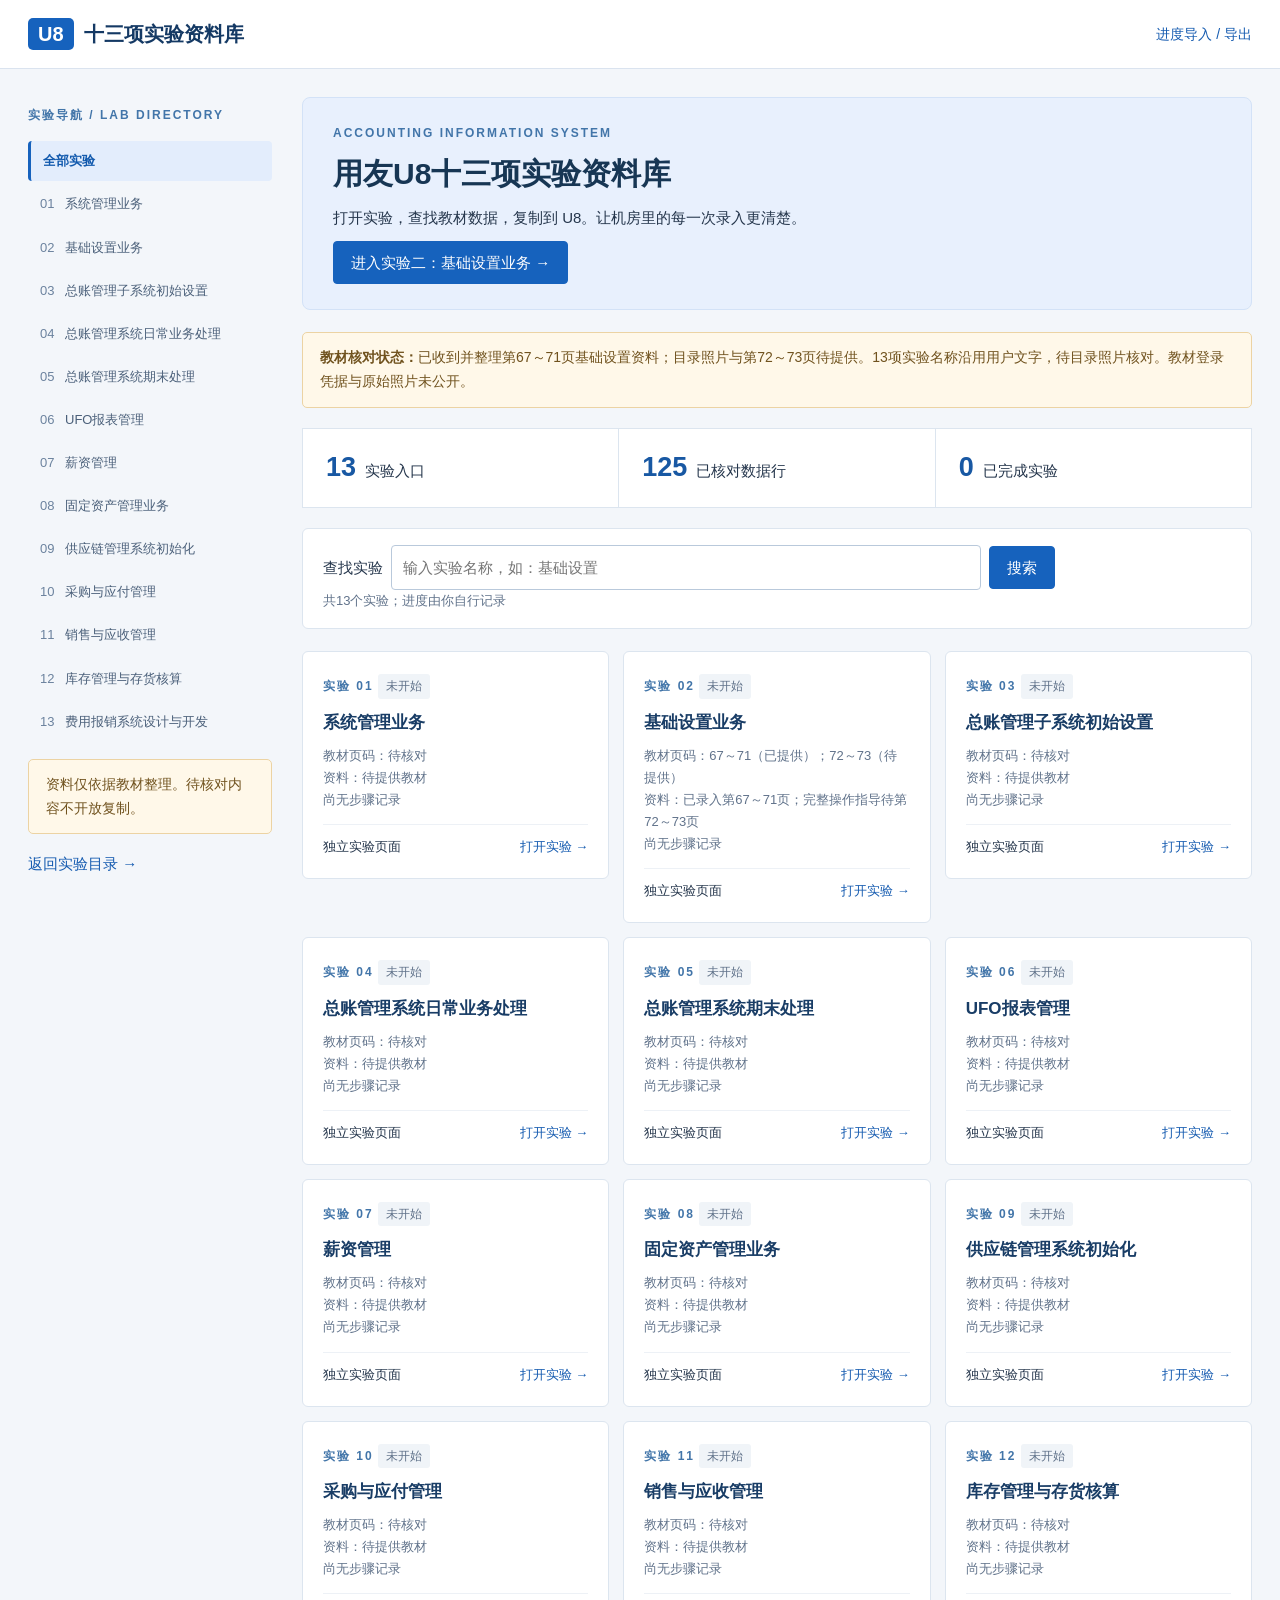
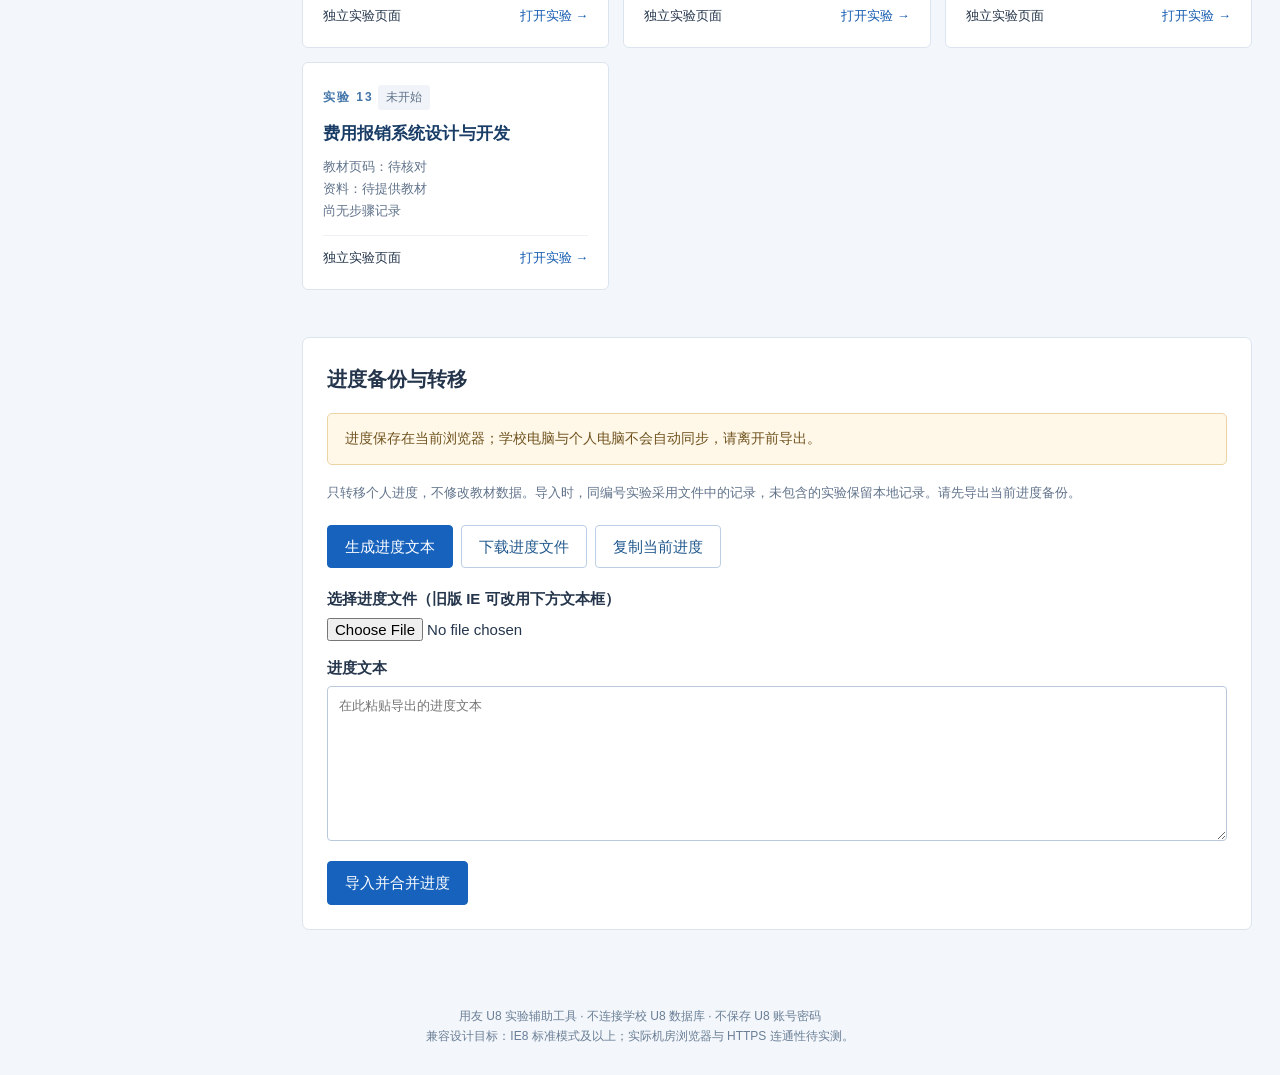
==== index.html @ e87e092f "Build IE-compatible U8 lab library with textbook pages 67-71" ====
<!DOCTYPE html>
<html lang="zh-CN"><head><meta charset="utf-8"><meta http-equiv="X-UA-Compatible" content="IE=edge"><meta name="viewport" content="width=device-width, initial-scale=1"><meta name="description" content="用友U8十三项实验资料库，教材数据查询、字段复制与进度备份。"><title>实验目录 · 用友U8十三项实验资料库</title><link rel="stylesheet" href="assets/style.css"></head>
<body data-lab=""><div class="top"><a class="brand" href="index.html"><span class="brand-mark">U8</span>十三项实验资料库</a><a class="top-link" href="#transfer">进度导入 / 导出</a><div class="clear"></div></div>
<div class="shell"><div class="sidebar"><p class="eyebrow">实验导航 / LAB DIRECTORY</p><ul class="nav"><li><a href="index.html" class="active">全部实验</a></li><li><a href="labs/01.html"><span class="nav-num">01</span>系统管理业务</a></li><li><a href="labs/02.html"><span class="nav-num">02</span>基础设置业务</a></li><li><a href="labs/03.html"><span class="nav-num">03</span>总账管理子系统初始设置</a></li><li><a href="labs/04.html"><span class="nav-num">04</span>总账管理系统日常业务处理</a></li><li><a href="labs/05.html"><span class="nav-num">05</span>总账管理系统期末处理</a></li><li><a href="labs/06.html"><span class="nav-num">06</span>UFO报表管理</a></li><li><a href="labs/07.html"><span class="nav-num">07</span>薪资管理</a></li><li><a href="labs/08.html"><span class="nav-num">08</span>固定资产管理业务</a></li><li><a href="labs/09.html"><span class="nav-num">09</span>供应链管理系统初始化</a></li><li><a href="labs/10.html"><span class="nav-num">10</span>采购与应付管理</a></li><li><a href="labs/11.html"><span class="nav-num">11</span>销售与应收管理</a></li><li><a href="labs/12.html"><span class="nav-num">12</span>库存管理与存货核算</a></li><li><a href="labs/13.html"><span class="nav-num">13</span>费用报销系统设计与开发</a></li></ul><div class="notice">资料仅依据教材整理。待核对内容不开放复制。</div><a href="index.html">返回实验目录 →</a></div><div class="main">
<noscript><div class="notice">JavaScript 已禁用：可浏览目录、教材数据和步骤；可选中文字按 Ctrl+C。搜索、按钮复制与进度管理需要启用 JavaScript。</div></noscript>
<div class="hero"><div class="eyebrow">ACCOUNTING INFORMATION SYSTEM</div><h1>用友U8十三项实验资料库</h1><p>打开实验，查找教材数据，复制到 U8。让机房里的每一次录入更清楚。</p><a class="button" href="labs/02.html">进入实验二：基础设置业务 →</a></div>
<div class="notice"><strong>教材核对状态：</strong>已收到并整理第67～71页基础设置资料；目录照片与第72～73页待提供。13项实验名称沿用用户文字，待目录照片核对。教材登录凭据与原始照片未公开。</div>
<table class="stats" role="presentation"><tr><td><span class="stat">13</span>实验入口</td><td><span class="stat">125</span>已核对数据行</td><td><span class="stat" id="done-count">0</span>已完成实验</td></tr></table>
<div class="search"><label for="search">查找实验</label><input id="search" type="text" placeholder="输入实验名称，如：基础设置"><button id="search-button" type="button">搜索</button><div class="muted" id="search-result">共13个实验；进度由你自行记录</div></div><div class="cards"><div class="card-wrap" data-search="01 系统管理业务"><div class="card"><span class="eyebrow">实验 01</span> <span class="tag" data-progress="01">未开始</span><h2><a href="labs/01.html">系统管理业务</a></h2><div class="muted">教材页码：待核对</div><div class="muted">资料：待提供教材</div><div class="muted"><span data-saved-step="01">尚无步骤记录</span></div><div class="card-footer">独立实验页面<a href="labs/01.html">打开实验 →</a></div></div></div><div class="card-wrap" data-search="02 基础设置业务"><div class="card"><span class="eyebrow">实验 02</span> <span class="tag" data-progress="02">未开始</span><h2><a href="labs/02.html">基础设置业务</a></h2><div class="muted">教材页码：67～71（已提供）；72～73（待提供）</div><div class="muted">资料：已录入第67～71页；完整操作指导待第72～73页</div><div class="muted"><span data-saved-step="02">尚无步骤记录</span></div><div class="card-footer">独立实验页面<a href="labs/02.html">打开实验 →</a></div></div></div><div class="card-wrap" data-search="03 总账管理子系统初始设置"><div class="card"><span class="eyebrow">实验 03</span> <span class="tag" data-progress="03">未开始</span><h2><a href="labs/03.html">总账管理子系统初始设置</a></h2><div class="muted">教材页码：待核对</div><div class="muted">资料：待提供教材</div><div class="muted"><span data-saved-step="03">尚无步骤记录</span></div><div class="card-footer">独立实验页面<a href="labs/03.html">打开实验 →</a></div></div></div><div class="card-wrap" data-search="04 总账管理系统日常业务处理"><div class="card"><span class="eyebrow">实验 04</span> <span class="tag" data-progress="04">未开始</span><h2><a href="labs/04.html">总账管理系统日常业务处理</a></h2><div class="muted">教材页码：待核对</div><div class="muted">资料：待提供教材</div><div class="muted"><span data-saved-step="04">尚无步骤记录</span></div><div class="card-footer">独立实验页面<a href="labs/04.html">打开实验 →</a></div></div></div><div class="card-wrap" data-search="05 总账管理系统期末处理"><div class="card"><span class="eyebrow">实验 05</span> <span class="tag" data-progress="05">未开始</span><h2><a href="labs/05.html">总账管理系统期末处理</a></h2><div class="muted">教材页码：待核对</div><div class="muted">资料：待提供教材</div><div class="muted"><span data-saved-step="05">尚无步骤记录</span></div><div class="card-footer">独立实验页面<a href="labs/05.html">打开实验 →</a></div></div></div><div class="card-wrap" data-search="06 UFO报表管理"><div class="card"><span class="eyebrow">实验 06</span> <span class="tag" data-progress="06">未开始</span><h2><a href="labs/06.html">UFO报表管理</a></h2><div class="muted">教材页码：待核对</div><div class="muted">资料：待提供教材</div><div class="muted"><span data-saved-step="06">尚无步骤记录</span></div><div class="card-footer">独立实验页面<a href="labs/06.html">打开实验 →</a></div></div></div><div class="card-wrap" data-search="07 薪资管理"><div class="card"><span class="eyebrow">实验 07</span> <span class="tag" data-progress="07">未开始</span><h2><a href="labs/07.html">薪资管理</a></h2><div class="muted">教材页码：待核对</div><div class="muted">资料：待提供教材</div><div class="muted"><span data-saved-step="07">尚无步骤记录</span></div><div class="card-footer">独立实验页面<a href="labs/07.html">打开实验 →</a></div></div></div><div class="card-wrap" data-search="08 固定资产管理业务"><div class="card"><span class="eyebrow">实验 08</span> <span class="tag" data-progress="08">未开始</span><h2><a href="labs/08.html">固定资产管理业务</a></h2><div class="muted">教材页码：待核对</div><div class="muted">资料：待提供教材</div><div class="muted"><span data-saved-step="08">尚无步骤记录</span></div><div class="card-footer">独立实验页面<a href="labs/08.html">打开实验 →</a></div></div></div><div class="card-wrap" data-search="09 供应链管理系统初始化"><div class="card"><span class="eyebrow">实验 09</span> <span class="tag" data-progress="09">未开始</span><h2><a href="labs/09.html">供应链管理系统初始化</a></h2><div class="muted">教材页码：待核对</div><div class="muted">资料：待提供教材</div><div class="muted"><span data-saved-step="09">尚无步骤记录</span></div><div class="card-footer">独立实验页面<a href="labs/09.html">打开实验 →</a></div></div></div><div class="card-wrap" data-search="10 采购与应付管理"><div class="card"><span class="eyebrow">实验 10</span> <span class="tag" data-progress="10">未开始</span><h2><a href="labs/10.html">采购与应付管理</a></h2><div class="muted">教材页码：待核对</div><div class="muted">资料：待提供教材</div><div class="muted"><span data-saved-step="10">尚无步骤记录</span></div><div class="card-footer">独立实验页面<a href="labs/10.html">打开实验 →</a></div></div></div><div class="card-wrap" data-search="11 销售与应收管理"><div class="card"><span class="eyebrow">实验 11</span> <span class="tag" data-progress="11">未开始</span><h2><a href="labs/11.html">销售与应收管理</a></h2><div class="muted">教材页码：待核对</div><div class="muted">资料：待提供教材</div><div class="muted"><span data-saved-step="11">尚无步骤记录</span></div><div class="card-footer">独立实验页面<a href="labs/11.html">打开实验 →</a></div></div></div><div class="card-wrap" data-search="12 库存管理与存货核算"><div class="card"><span class="eyebrow">实验 12</span> <span class="tag" data-progress="12">未开始</span><h2><a href="labs/12.html">库存管理与存货核算</a></h2><div class="muted">教材页码：待核对</div><div class="muted">资料：待提供教材</div><div class="muted"><span data-saved-step="12">尚无步骤记录</span></div><div class="card-footer">独立实验页面<a href="labs/12.html">打开实验 →</a></div></div></div><div class="card-wrap" data-search="13 费用报销系统设计与开发"><div class="card"><span class="eyebrow">实验 13</span> <span class="tag" data-progress="13">未开始</span><h2><a href="labs/13.html">费用报销系统设计与开发</a></h2><div class="muted">教材页码：待核对</div><div class="muted">资料：待提供教材</div><div class="muted"><span data-saved-step="13">尚无步骤记录</span></div><div class="card-footer">独立实验页面<a href="labs/13.html">打开实验 →</a></div></div></div></div>
<div id="message" class="message" role="status" aria-live="polite"></div><div class="panel" id="transfer"><h2>进度备份与转移</h2>
<p id="storage-state" class="notice">学校电脑与个人电脑不会自动同步。请导出进度，通过自己的邮箱或网盘转移后导入。</p>
<p class="muted">只转移个人进度，不修改教材数据。导入时，同编号实验采用文件中的记录，未包含的实验保留本地记录。请先导出当前进度备份。</p>
<div class="toolbar"><button id="export-text" type="button">生成进度文本</button><button id="download-progress" type="button" class="secondary">下载进度文件</button><button id="copy-progress" type="button" class="secondary">复制当前进度</button></div>
<div class="form-row"><label for="import-file">选择进度文件（旧版 IE 可改用下方文本框）</label><input id="import-file" type="file" accept=".json,application/json"></div>
<div class="form-row"><label for="transfer-text">进度文本</label><textarea id="transfer-text" spellcheck="false" placeholder="在此粘贴导出的进度文本"></textarea></div>
<button id="import-progress" type="button">导入并合并进度</button></div></div><div class="clear"></div></div>
<div class="footer">用友 U8 实验辅助工具 · 不连接学校 U8 数据库 · 不保存 U8 账号密码<br>兼容设计目标：IE8 标准模式及以上；实际机房浏览器与 HTTPS 连通性待实测。</div>
<div id="manual-copy" class="manual hidden" role="dialog" aria-label="手动复制"><h3>手动复制</h3><p id="copy-help">请按 Ctrl+C</p><label for="copy-text">待复制内容</label><textarea id="copy-text" readonly="readonly"></textarea><button id="copy-close" type="button" class="secondary">关闭</button></div>
<script src="assets/app.js"></script></body></html>
---- assets/style.css ----
* { box-sizing: border-box; }
body { margin: 0; background: #f3f6fa; color: #25364c; font-family: "Microsoft YaHei", "SimSun", Arial, sans-serif; font-size: 15px; line-height: 1.7; }
a { color: #155bb0; text-decoration: none; } a:hover { text-decoration: underline; }
button,input,select,textarea { font: inherit; } button { cursor: pointer; }
button,.button { background: #1662bd; color: #fff; border: 1px solid #1662bd; padding: 8px 17px; display: inline-block; border-radius: 4px; }
button:hover,.button:hover { background: #104c95; color: #fff; text-decoration: none; }
button.secondary,.button.secondary { color: #20588d; background: #fff; border-color: #bdcfe4; }
button:focus,a:focus,input:focus,textarea:focus,select:focus { outline: 2px solid #e09b1a; outline-offset: 2px; }
input[type=text],select,textarea { max-width: 100%; border: 1px solid #b9c9db; border-radius: 4px; background: #fff; color: #25364c; padding: 9px 11px; }
.top { background: #fff; border-bottom: 1px solid #dae3ef; padding: 17px 28px; }
.brand { font-size: 20px; color: #143964; font-weight: bold; } .brand-mark { background: #1662bd; color: #fff; padding: 5px 10px; margin-right: 10px; border-radius: 5px; }
.top-link { float: right; margin-top: 6px; font-size: 14px; }
.shell { max-width: 1440px; margin: 0 auto; padding: 28px; }
.sidebar { float: left; width: 244px; } .main { margin-left: 274px; }
.nav { margin: 0; padding: 0; list-style: none; } .nav li { margin: 3px 0; }
.nav a { display: block; padding: 9px 12px; color: #4b607a; font-size: 13px; border-radius: 4px; }
.nav a.active { background: #e3edfc; color: #1159ad; font-weight: bold; border-left: 3px solid #1662bd; }
.nav-num { display: inline-block; width: 25px; color: #6b829e; }
.eyebrow { color: #4275a9; font-size: 12px; letter-spacing: 2px; font-weight: bold; }
h1 { font-size: 30px; line-height: 1.4; margin: 10px 0; color: #173654; } h2 { font-size: 20px; margin: 0 0 14px; } h3 { font-size: 17px; margin: 0 0 10px; }
p { margin: 8px 0 16px; } .muted { color: #61738b; font-size: 13px; }
.hero { padding: 25px 30px; background: #e8f0fd; border: 1px solid #d3e2f7; border-radius: 8px; margin-bottom: 22px; }
.hero p { max-width: 720px; margin-bottom: 10px; }
.notice { background: #fff8e9; border: 1px solid #ecd3a3; padding: 13px 17px; margin: 17px 0; border-radius: 5px; color: #70521e; font-size: 14px; }
.panel { padding: 24px; background: #fff; border: 1px solid #dce5ef; border-radius: 7px; margin: 20px 0; }
.stats { width: 100%; border-collapse: collapse; margin: 20px 0; background: #fff; border: 1px solid #dce5ef; }
.stats td { width: 33%; padding: 16px 23px; border-right: 1px solid #dce5ef; } .stat { font-size: 27px; color: #1858a3; font-weight: bold; margin-right: 9px; }
.search { background: #fff; padding: 16px 20px; border: 1px solid #dce5ef; border-radius: 6px; } .search input { width: 65%; margin: 0 8px; }
.cards { margin: 15px -7px 0; } .card-wrap { display: inline-block; vertical-align: top; width: 50%; padding: 7px; }
.card { border: 1px solid #dce5ef; background: #fff; border-radius: 6px; padding: 20px; min-height: 184px; }
.card:hover { border-color: #9fbce2; } .card h2 { font-size: 17px; margin: 10px 0 7px; } .card h2 a { color: #193d66; }
.tag { display: inline-block; background: #f0f4f8; color: #5f7189; padding: 2px 8px; border-radius: 3px; font-size: 12px; }
.tag.blue { background: #e6f0ff; color: #145cae; } .tag.done { background: #e3f4eb; color: #256544; }
.card-footer { border-top: 1px solid #edf1f6; margin-top: 13px; padding-top: 11px; font-size: 13px; }
.card-footer a { float: right; } .clear { clear: both; }
.anchor-nav a { margin-right: 18px; display: inline-block; }
.empty { padding: 28px 20px; text-align: center; background: #f7f9fc; border: 1px dashed #c8d5e4; border-radius: 5px; }
.empty strong { display: block; margin-bottom: 8px; } .categories { margin: 16px 0; } .categories span { display: inline-block; padding: 4px 12px; margin: 4px; border: 1px solid #dce5ef; border-radius: 4px; color: #63738b; }
.table-scroll { overflow-x: auto; } table.data { width: 100%; border-collapse: collapse; margin: 15px 0; }
.data th,.data td { border: 1px solid #d8e2ef; padding: 9px; text-align: left; vertical-align: top; } .data th { background: #eef4fb; white-space: nowrap; }
.data .field { width: 145px; padding: 6px; font-family: Consolas,"Microsoft YaHei",monospace; } .copy-field { font-size: 12px; padding: 4px 8px; margin: 4px 0 0 5px; }
.pending { color: #885c14; } .pending-value { display: block; padding: 6px; }
.step { border-left: 3px solid #bad1f1; margin: 18px 0; padding-left: 16px; } .step ol { padding-left: 24px; }
.form-row { margin: 13px 0; } .form-row label { display: block; margin-bottom: 5px; font-weight: bold; }
#progress-note { width: 100%; min-height: 80px; } #progress-step { width: 100%; } #transfer-text { width: 100%; height: 155px; font-family: Consolas,monospace; font-size: 13px; }
.toolbar button { margin: 5px 8px 5px 0; } .message { padding: 10px 0; color: #255c38; font-weight: bold; }
.manual { position: fixed; z-index: 20; bottom: 15px; right: 15px; width: 440px; max-width: 94%; padding: 20px; background: #fff; border: 2px solid #1662bd; box-shadow: 0 3px 20px #b5c1d0; }
.manual textarea { width: 100%; height: 110px; font-family: Consolas,"Microsoft YaHei",monospace; } .hidden { display: none; }
.footer { clear: both; text-align: center; color: #6a7f97; padding: 28px 12px; font-size: 12px; }
@media screen and (min-width: 1250px) { .card-wrap { width: 33.333%; } }
@media screen and (max-width: 800px) { .sidebar { float: none; width: auto; margin-bottom: 20px; } .sidebar .nav { display: none; } .main { margin-left: 0; } .shell { padding: 15px; } h1 { font-size: 25px; } .top { padding: 15px; } .brand { font-size: 16px; } .hero { padding: 20px; } .stats td { padding: 12px; } .stat { display: block; font-size: 24px; } .panel { padding: 17px; } }
@media screen and (max-width: 520px) { .card-wrap { width: 100%; } .top-link { float: none; display: block; } .search input { display: block; width: 100%; margin: 8px 0; } .toolbar button { display: block; width: 100%; } }
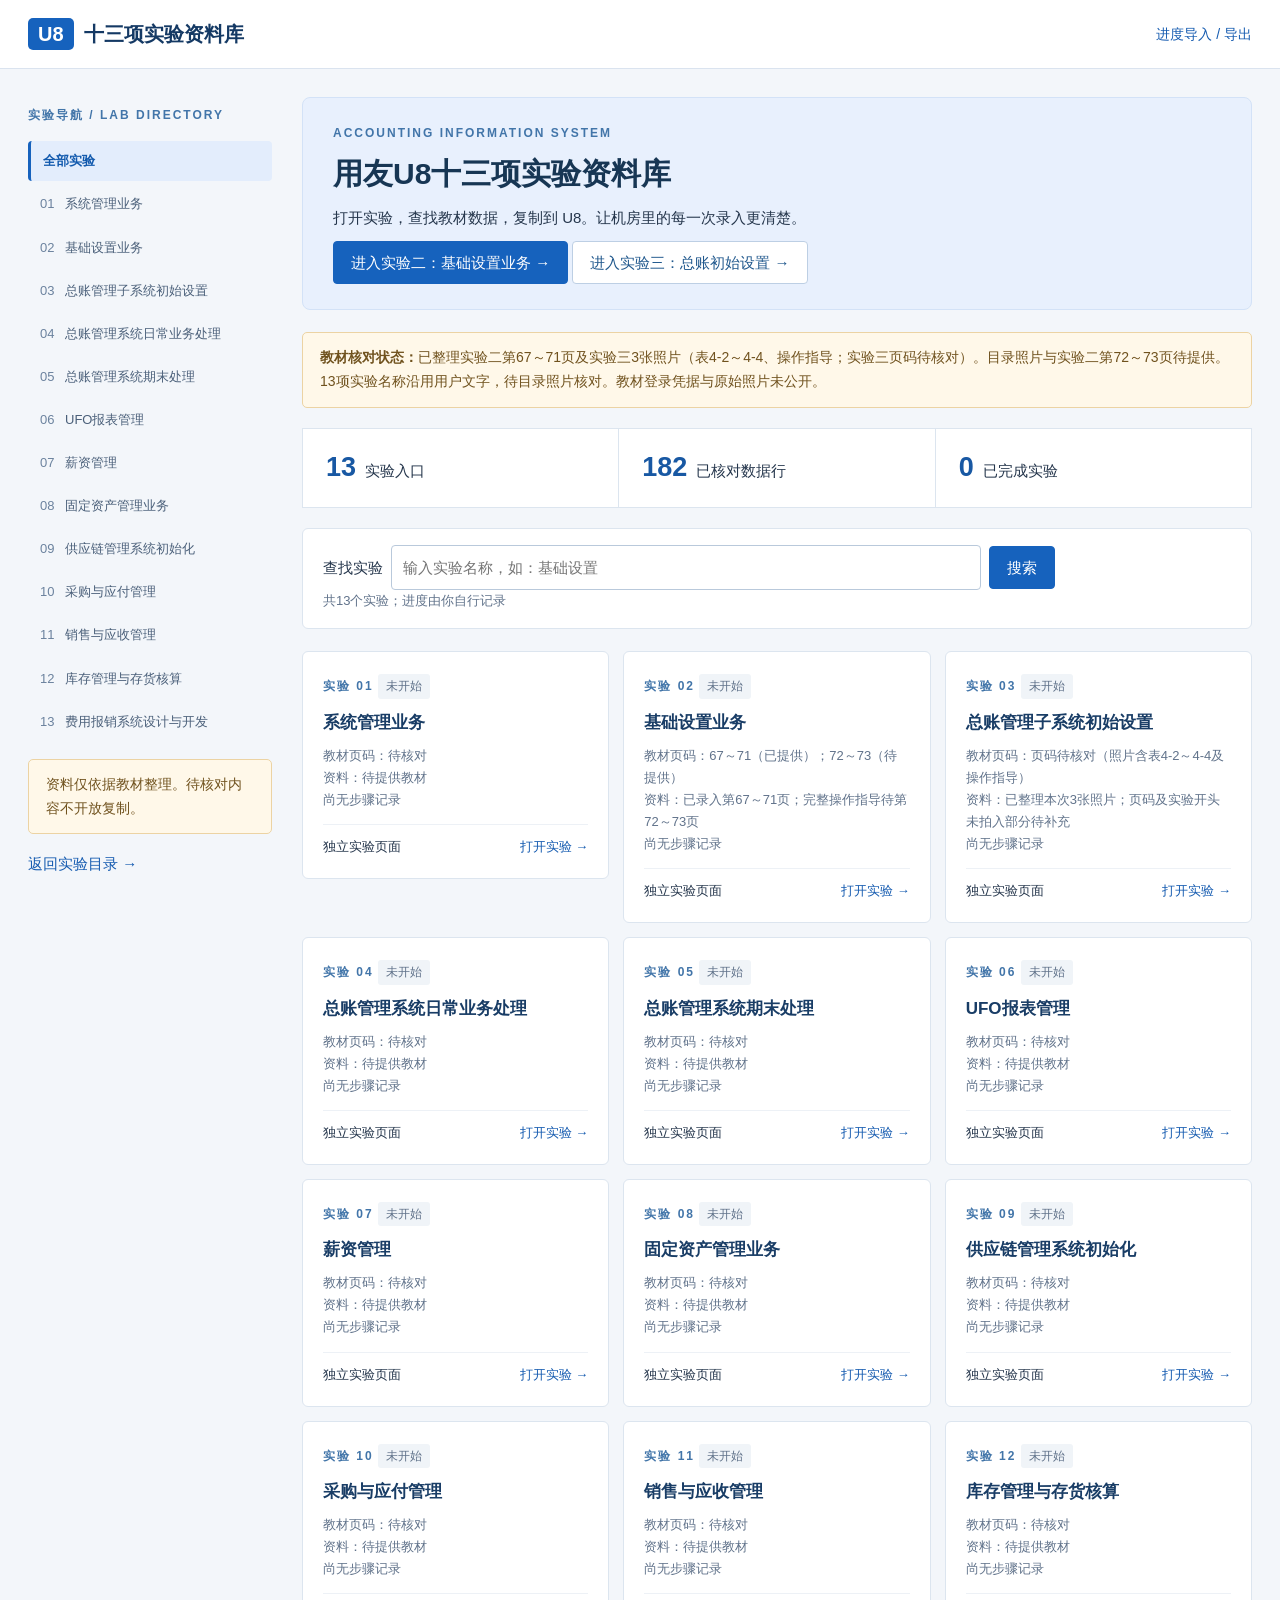
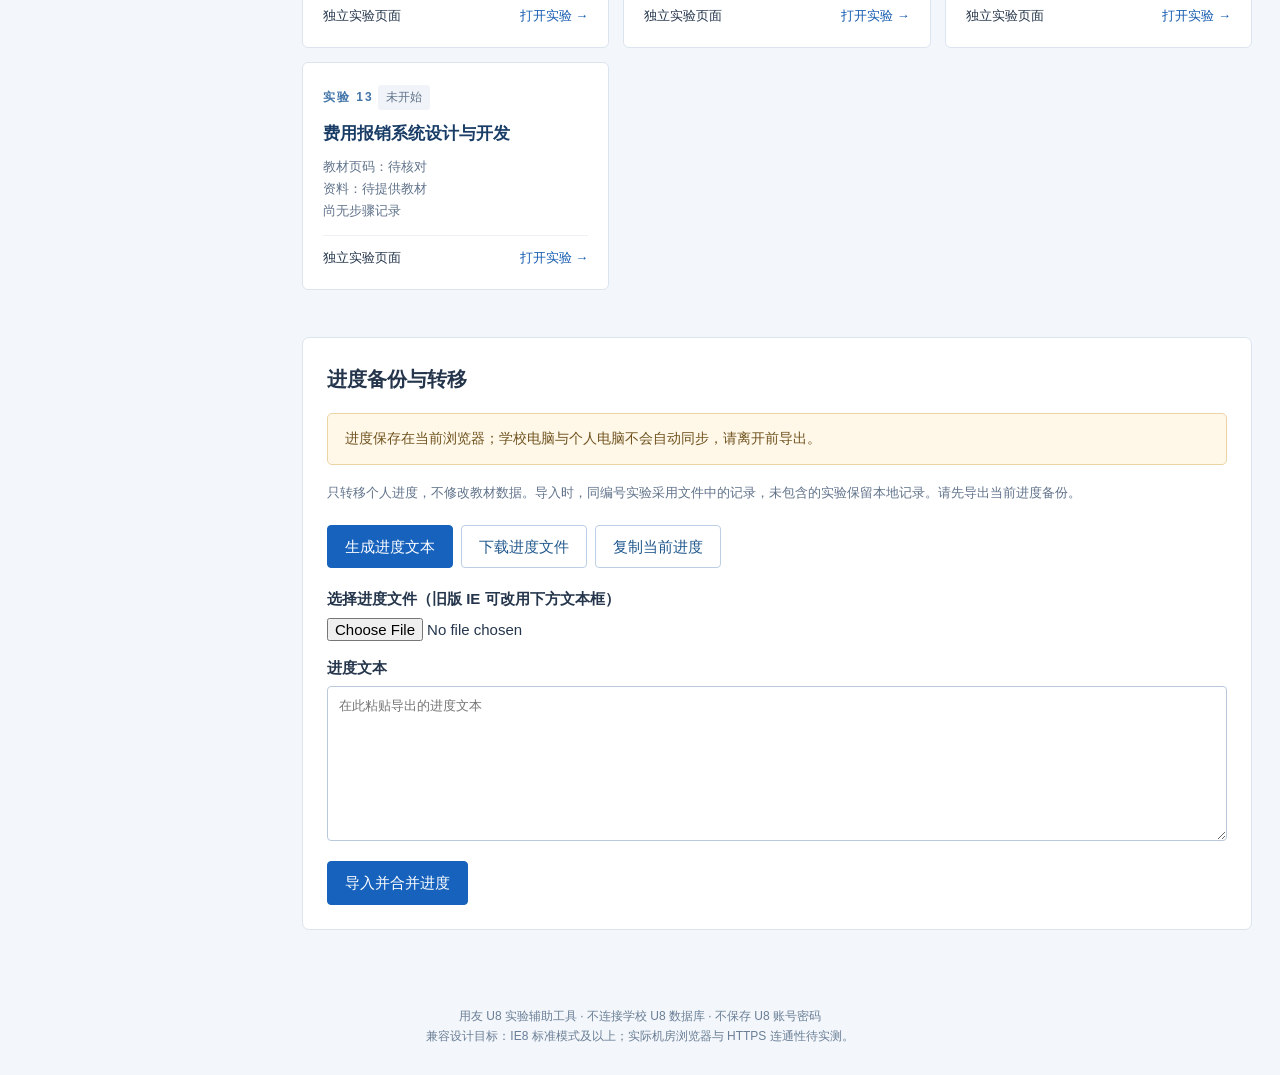
==== commit 470e60ea: "Add lab 03 opening balances and textbook operation guidance" ====
--- a/index.html
+++ b/index.html
@@ -3,10 +3,10 @@
 <body data-lab=""><div class="top"><a class="brand" href="index.html"><span class="brand-mark">U8</span>十三项实验资料库</a><a class="top-link" href="#transfer">进度导入 / 导出</a><div class="clear"></div></div>
 <div class="shell"><div class="sidebar"><p class="eyebrow">实验导航 / LAB DIRECTORY</p><ul class="nav"><li><a href="index.html" class="active">全部实验</a></li><li><a href="labs/01.html"><span class="nav-num">01</span>系统管理业务</a></li><li><a href="labs/02.html"><span class="nav-num">02</span>基础设置业务</a></li><li><a href="labs/03.html"><span class="nav-num">03</span>总账管理子系统初始设置</a></li><li><a href="labs/04.html"><span class="nav-num">04</span>总账管理系统日常业务处理</a></li><li><a href="labs/05.html"><span class="nav-num">05</span>总账管理系统期末处理</a></li><li><a href="labs/06.html"><span class="nav-num">06</span>UFO报表管理</a></li><li><a href="labs/07.html"><span class="nav-num">07</span>薪资管理</a></li><li><a href="labs/08.html"><span class="nav-num">08</span>固定资产管理业务</a></li><li><a href="labs/09.html"><span class="nav-num">09</span>供应链管理系统初始化</a></li><li><a href="labs/10.html"><span class="nav-num">10</span>采购与应付管理</a></li><li><a href="labs/11.html"><span class="nav-num">11</span>销售与应收管理</a></li><li><a href="labs/12.html"><span class="nav-num">12</span>库存管理与存货核算</a></li><li><a href="labs/13.html"><span class="nav-num">13</span>费用报销系统设计与开发</a></li></ul><div class="notice">资料仅依据教材整理。待核对内容不开放复制。</div><a href="index.html">返回实验目录 →</a></div><div class="main">
 <noscript><div class="notice">JavaScript 已禁用：可浏览目录、教材数据和步骤；可选中文字按 Ctrl+C。搜索、按钮复制与进度管理需要启用 JavaScript。</div></noscript>
-<div class="hero"><div class="eyebrow">ACCOUNTING INFORMATION SYSTEM</div><h1>用友U8十三项实验资料库</h1><p>打开实验，查找教材数据，复制到 U8。让机房里的每一次录入更清楚。</p><a class="button" href="labs/02.html">进入实验二：基础设置业务 →</a></div>
-<div class="notice"><strong>教材核对状态：</strong>已收到并整理第67～71页基础设置资料；目录照片与第72～73页待提供。13项实验名称沿用用户文字，待目录照片核对。教材登录凭据与原始照片未公开。</div>
-<table class="stats" role="presentation"><tr><td><span class="stat">13</span>实验入口</td><td><span class="stat">125</span>已核对数据行</td><td><span class="stat" id="done-count">0</span>已完成实验</td></tr></table>
-<div class="search"><label for="search">查找实验</label><input id="search" type="text" placeholder="输入实验名称，如：基础设置"><button id="search-button" type="button">搜索</button><div class="muted" id="search-result">共13个实验；进度由你自行记录</div></div><div class="cards"><div class="card-wrap" data-search="01 系统管理业务"><div class="card"><span class="eyebrow">实验 01</span> <span class="tag" data-progress="01">未开始</span><h2><a href="labs/01.html">系统管理业务</a></h2><div class="muted">教材页码：待核对</div><div class="muted">资料：待提供教材</div><div class="muted"><span data-saved-step="01">尚无步骤记录</span></div><div class="card-footer">独立实验页面<a href="labs/01.html">打开实验 →</a></div></div></div><div class="card-wrap" data-search="02 基础设置业务"><div class="card"><span class="eyebrow">实验 02</span> <span class="tag" data-progress="02">未开始</span><h2><a href="labs/02.html">基础设置业务</a></h2><div class="muted">教材页码：67～71（已提供）；72～73（待提供）</div><div class="muted">资料：已录入第67～71页；完整操作指导待第72～73页</div><div class="muted"><span data-saved-step="02">尚无步骤记录</span></div><div class="card-footer">独立实验页面<a href="labs/02.html">打开实验 →</a></div></div></div><div class="card-wrap" data-search="03 总账管理子系统初始设置"><div class="card"><span class="eyebrow">实验 03</span> <span class="tag" data-progress="03">未开始</span><h2><a href="labs/03.html">总账管理子系统初始设置</a></h2><div class="muted">教材页码：待核对</div><div class="muted">资料：待提供教材</div><div class="muted"><span data-saved-step="03">尚无步骤记录</span></div><div class="card-footer">独立实验页面<a href="labs/03.html">打开实验 →</a></div></div></div><div class="card-wrap" data-search="04 总账管理系统日常业务处理"><div class="card"><span class="eyebrow">实验 04</span> <span class="tag" data-progress="04">未开始</span><h2><a href="labs/04.html">总账管理系统日常业务处理</a></h2><div class="muted">教材页码：待核对</div><div class="muted">资料：待提供教材</div><div class="muted"><span data-saved-step="04">尚无步骤记录</span></div><div class="card-footer">独立实验页面<a href="labs/04.html">打开实验 →</a></div></div></div><div class="card-wrap" data-search="05 总账管理系统期末处理"><div class="card"><span class="eyebrow">实验 05</span> <span class="tag" data-progress="05">未开始</span><h2><a href="labs/05.html">总账管理系统期末处理</a></h2><div class="muted">教材页码：待核对</div><div class="muted">资料：待提供教材</div><div class="muted"><span data-saved-step="05">尚无步骤记录</span></div><div class="card-footer">独立实验页面<a href="labs/05.html">打开实验 →</a></div></div></div><div class="card-wrap" data-search="06 UFO报表管理"><div class="card"><span class="eyebrow">实验 06</span> <span class="tag" data-progress="06">未开始</span><h2><a href="labs/06.html">UFO报表管理</a></h2><div class="muted">教材页码：待核对</div><div class="muted">资料：待提供教材</div><div class="muted"><span data-saved-step="06">尚无步骤记录</span></div><div class="card-footer">独立实验页面<a href="labs/06.html">打开实验 →</a></div></div></div><div class="card-wrap" data-search="07 薪资管理"><div class="card"><span class="eyebrow">实验 07</span> <span class="tag" data-progress="07">未开始</span><h2><a href="labs/07.html">薪资管理</a></h2><div class="muted">教材页码：待核对</div><div class="muted">资料：待提供教材</div><div class="muted"><span data-saved-step="07">尚无步骤记录</span></div><div class="card-footer">独立实验页面<a href="labs/07.html">打开实验 →</a></div></div></div><div class="card-wrap" data-search="08 固定资产管理业务"><div class="card"><span class="eyebrow">实验 08</span> <span class="tag" data-progress="08">未开始</span><h2><a href="labs/08.html">固定资产管理业务</a></h2><div class="muted">教材页码：待核对</div><div class="muted">资料：待提供教材</div><div class="muted"><span data-saved-step="08">尚无步骤记录</span></div><div class="card-footer">独立实验页面<a href="labs/08.html">打开实验 →</a></div></div></div><div class="card-wrap" data-search="09 供应链管理系统初始化"><div class="card"><span class="eyebrow">实验 09</span> <span class="tag" data-progress="09">未开始</span><h2><a href="labs/09.html">供应链管理系统初始化</a></h2><div class="muted">教材页码：待核对</div><div class="muted">资料：待提供教材</div><div class="muted"><span data-saved-step="09">尚无步骤记录</span></div><div class="card-footer">独立实验页面<a href="labs/09.html">打开实验 →</a></div></div></div><div class="card-wrap" data-search="10 采购与应付管理"><div class="card"><span class="eyebrow">实验 10</span> <span class="tag" data-progress="10">未开始</span><h2><a href="labs/10.html">采购与应付管理</a></h2><div class="muted">教材页码：待核对</div><div class="muted">资料：待提供教材</div><div class="muted"><span data-saved-step="10">尚无步骤记录</span></div><div class="card-footer">独立实验页面<a href="labs/10.html">打开实验 →</a></div></div></div><div class="card-wrap" data-search="11 销售与应收管理"><div class="card"><span class="eyebrow">实验 11</span> <span class="tag" data-progress="11">未开始</span><h2><a href="labs/11.html">销售与应收管理</a></h2><div class="muted">教材页码：待核对</div><div class="muted">资料：待提供教材</div><div class="muted"><span data-saved-step="11">尚无步骤记录</span></div><div class="card-footer">独立实验页面<a href="labs/11.html">打开实验 →</a></div></div></div><div class="card-wrap" data-search="12 库存管理与存货核算"><div class="card"><span class="eyebrow">实验 12</span> <span class="tag" data-progress="12">未开始</span><h2><a href="labs/12.html">库存管理与存货核算</a></h2><div class="muted">教材页码：待核对</div><div class="muted">资料：待提供教材</div><div class="muted"><span data-saved-step="12">尚无步骤记录</span></div><div class="card-footer">独立实验页面<a href="labs/12.html">打开实验 →</a></div></div></div><div class="card-wrap" data-search="13 费用报销系统设计与开发"><div class="card"><span class="eyebrow">实验 13</span> <span class="tag" data-progress="13">未开始</span><h2><a href="labs/13.html">费用报销系统设计与开发</a></h2><div class="muted">教材页码：待核对</div><div class="muted">资料：待提供教材</div><div class="muted"><span data-saved-step="13">尚无步骤记录</span></div><div class="card-footer">独立实验页面<a href="labs/13.html">打开实验 →</a></div></div></div></div>
+<div class="hero"><div class="eyebrow">ACCOUNTING INFORMATION SYSTEM</div><h1>用友U8十三项实验资料库</h1><p>打开实验，查找教材数据，复制到 U8。让机房里的每一次录入更清楚。</p><a class="button" href="labs/02.html">进入实验二：基础设置业务 →</a> <a class="button secondary" href="labs/03.html">进入实验三：总账初始设置 →</a></div>
+<div class="notice"><strong>教材核对状态：</strong>已整理实验二第67～71页及实验三3张照片（表4-2～4-4、操作指导；实验三页码待核对）。目录照片与实验二第72～73页待提供。13项实验名称沿用用户文字，待目录照片核对。教材登录凭据与原始照片未公开。</div>
+<table class="stats" role="presentation"><tr><td><span class="stat">13</span>实验入口</td><td><span class="stat">182</span>已核对数据行</td><td><span class="stat" id="done-count">0</span>已完成实验</td></tr></table>
+<div class="search"><label for="search">查找实验</label><input id="search" type="text" placeholder="输入实验名称，如：基础设置"><button id="search-button" type="button">搜索</button><div class="muted" id="search-result">共13个实验；进度由你自行记录</div></div><div class="cards"><div class="card-wrap" data-search="01 系统管理业务"><div class="card"><span class="eyebrow">实验 01</span> <span class="tag" data-progress="01">未开始</span><h2><a href="labs/01.html">系统管理业务</a></h2><div class="muted">教材页码：待核对</div><div class="muted">资料：待提供教材</div><div class="muted"><span data-saved-step="01">尚无步骤记录</span></div><div class="card-footer">独立实验页面<a href="labs/01.html">打开实验 →</a></div></div></div><div class="card-wrap" data-search="02 基础设置业务"><div class="card"><span class="eyebrow">实验 02</span> <span class="tag" data-progress="02">未开始</span><h2><a href="labs/02.html">基础设置业务</a></h2><div class="muted">教材页码：67～71（已提供）；72～73（待提供）</div><div class="muted">资料：已录入第67～71页；完整操作指导待第72～73页</div><div class="muted"><span data-saved-step="02">尚无步骤记录</span></div><div class="card-footer">独立实验页面<a href="labs/02.html">打开实验 →</a></div></div></div><div class="card-wrap" data-search="03 总账管理子系统初始设置"><div class="card"><span class="eyebrow">实验 03</span> <span class="tag" data-progress="03">未开始</span><h2><a href="labs/03.html">总账管理子系统初始设置</a></h2><div class="muted">教材页码：页码待核对（照片含表4-2～4-4及操作指导）</div><div class="muted">资料：已整理本次3张照片；页码及实验开头未拍入部分待补充</div><div class="muted"><span data-saved-step="03">尚无步骤记录</span></div><div class="card-footer">独立实验页面<a href="labs/03.html">打开实验 →</a></div></div></div><div class="card-wrap" data-search="04 总账管理系统日常业务处理"><div class="card"><span class="eyebrow">实验 04</span> <span class="tag" data-progress="04">未开始</span><h2><a href="labs/04.html">总账管理系统日常业务处理</a></h2><div class="muted">教材页码：待核对</div><div class="muted">资料：待提供教材</div><div class="muted"><span data-saved-step="04">尚无步骤记录</span></div><div class="card-footer">独立实验页面<a href="labs/04.html">打开实验 →</a></div></div></div><div class="card-wrap" data-search="05 总账管理系统期末处理"><div class="card"><span class="eyebrow">实验 05</span> <span class="tag" data-progress="05">未开始</span><h2><a href="labs/05.html">总账管理系统期末处理</a></h2><div class="muted">教材页码：待核对</div><div class="muted">资料：待提供教材</div><div class="muted"><span data-saved-step="05">尚无步骤记录</span></div><div class="card-footer">独立实验页面<a href="labs/05.html">打开实验 →</a></div></div></div><div class="card-wrap" data-search="06 UFO报表管理"><div class="card"><span class="eyebrow">实验 06</span> <span class="tag" data-progress="06">未开始</span><h2><a href="labs/06.html">UFO报表管理</a></h2><div class="muted">教材页码：待核对</div><div class="muted">资料：待提供教材</div><div class="muted"><span data-saved-step="06">尚无步骤记录</span></div><div class="card-footer">独立实验页面<a href="labs/06.html">打开实验 →</a></div></div></div><div class="card-wrap" data-search="07 薪资管理"><div class="card"><span class="eyebrow">实验 07</span> <span class="tag" data-progress="07">未开始</span><h2><a href="labs/07.html">薪资管理</a></h2><div class="muted">教材页码：待核对</div><div class="muted">资料：待提供教材</div><div class="muted"><span data-saved-step="07">尚无步骤记录</span></div><div class="card-footer">独立实验页面<a href="labs/07.html">打开实验 →</a></div></div></div><div class="card-wrap" data-search="08 固定资产管理业务"><div class="card"><span class="eyebrow">实验 08</span> <span class="tag" data-progress="08">未开始</span><h2><a href="labs/08.html">固定资产管理业务</a></h2><div class="muted">教材页码：待核对</div><div class="muted">资料：待提供教材</div><div class="muted"><span data-saved-step="08">尚无步骤记录</span></div><div class="card-footer">独立实验页面<a href="labs/08.html">打开实验 →</a></div></div></div><div class="card-wrap" data-search="09 供应链管理系统初始化"><div class="card"><span class="eyebrow">实验 09</span> <span class="tag" data-progress="09">未开始</span><h2><a href="labs/09.html">供应链管理系统初始化</a></h2><div class="muted">教材页码：待核对</div><div class="muted">资料：待提供教材</div><div class="muted"><span data-saved-step="09">尚无步骤记录</span></div><div class="card-footer">独立实验页面<a href="labs/09.html">打开实验 →</a></div></div></div><div class="card-wrap" data-search="10 采购与应付管理"><div class="card"><span class="eyebrow">实验 10</span> <span class="tag" data-progress="10">未开始</span><h2><a href="labs/10.html">采购与应付管理</a></h2><div class="muted">教材页码：待核对</div><div class="muted">资料：待提供教材</div><div class="muted"><span data-saved-step="10">尚无步骤记录</span></div><div class="card-footer">独立实验页面<a href="labs/10.html">打开实验 →</a></div></div></div><div class="card-wrap" data-search="11 销售与应收管理"><div class="card"><span class="eyebrow">实验 11</span> <span class="tag" data-progress="11">未开始</span><h2><a href="labs/11.html">销售与应收管理</a></h2><div class="muted">教材页码：待核对</div><div class="muted">资料：待提供教材</div><div class="muted"><span data-saved-step="11">尚无步骤记录</span></div><div class="card-footer">独立实验页面<a href="labs/11.html">打开实验 →</a></div></div></div><div class="card-wrap" data-search="12 库存管理与存货核算"><div class="card"><span class="eyebrow">实验 12</span> <span class="tag" data-progress="12">未开始</span><h2><a href="labs/12.html">库存管理与存货核算</a></h2><div class="muted">教材页码：待核对</div><div class="muted">资料：待提供教材</div><div class="muted"><span data-saved-step="12">尚无步骤记录</span></div><div class="card-footer">独立实验页面<a href="labs/12.html">打开实验 →</a></div></div></div><div class="card-wrap" data-search="13 费用报销系统设计与开发"><div class="card"><span class="eyebrow">实验 13</span> <span class="tag" data-progress="13">未开始</span><h2><a href="labs/13.html">费用报销系统设计与开发</a></h2><div class="muted">教材页码：待核对</div><div class="muted">资料：待提供教材</div><div class="muted"><span data-saved-step="13">尚无步骤记录</span></div><div class="card-footer">独立实验页面<a href="labs/13.html">打开实验 →</a></div></div></div></div>
 <div id="message" class="message" role="status" aria-live="polite"></div><div class="panel" id="transfer"><h2>进度备份与转移</h2>
 <p id="storage-state" class="notice">学校电脑与个人电脑不会自动同步。请导出进度，通过自己的邮箱或网盘转移后导入。</p>
 <p class="muted">只转移个人进度，不修改教材数据。导入时，同编号实验采用文件中的记录，未包含的实验保留本地记录。请先导出当前进度备份。</p>
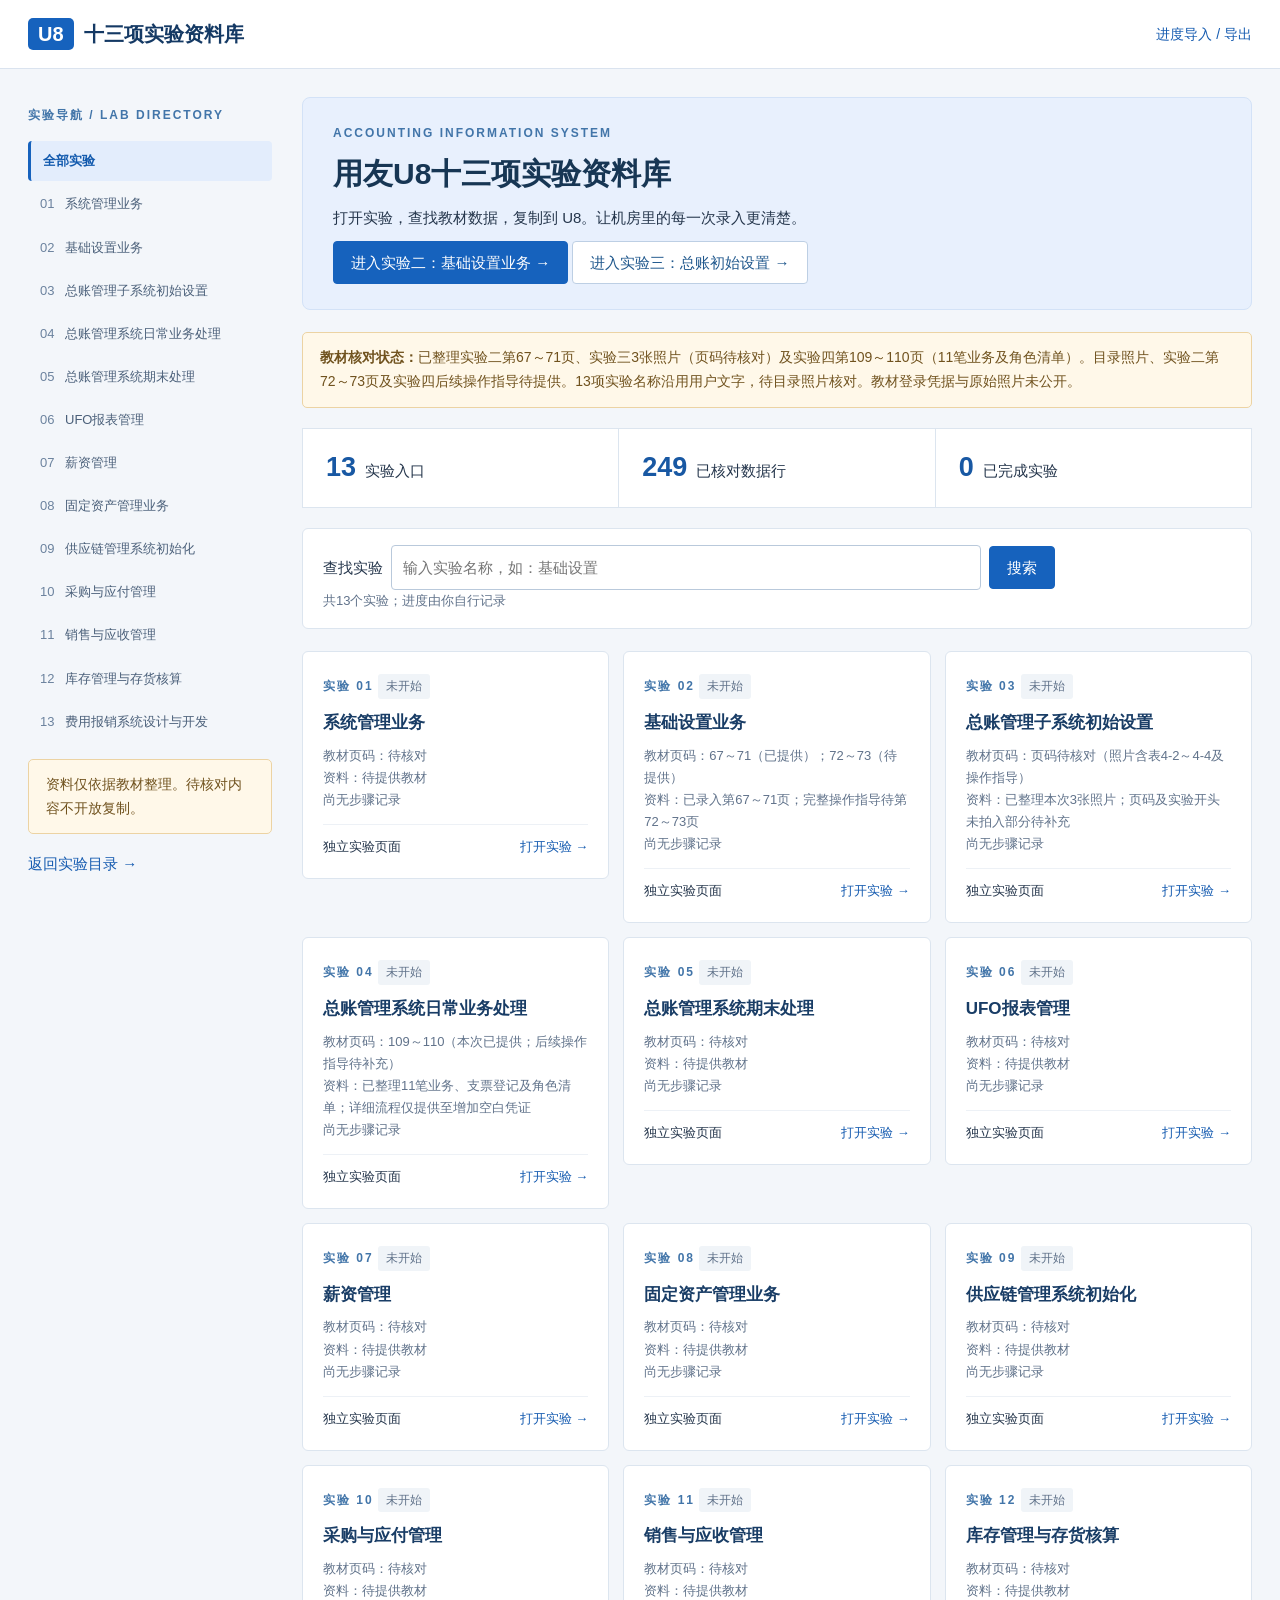
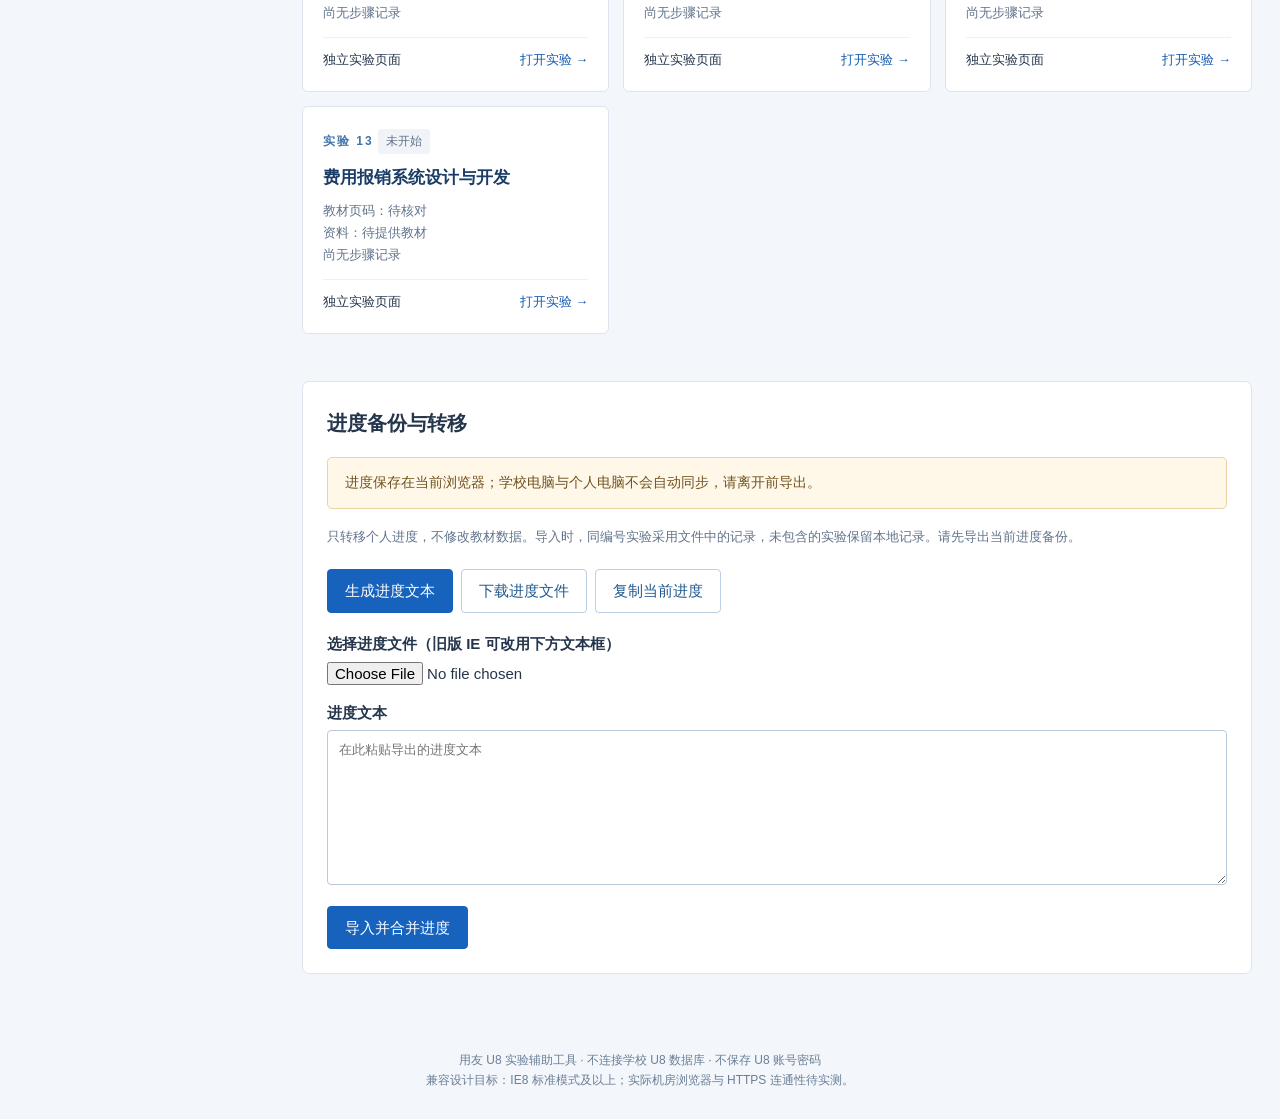
==== commit fa234a90: "Add lab 04 daily vouchers and textbook role checklist" ====
--- a/index.html
+++ b/index.html
@@ -4,9 +4,9 @@
 <div class="shell"><div class="sidebar"><p class="eyebrow">实验导航 / LAB DIRECTORY</p><ul class="nav"><li><a href="index.html" class="active">全部实验</a></li><li><a href="labs/01.html"><span class="nav-num">01</span>系统管理业务</a></li><li><a href="labs/02.html"><span class="nav-num">02</span>基础设置业务</a></li><li><a href="labs/03.html"><span class="nav-num">03</span>总账管理子系统初始设置</a></li><li><a href="labs/04.html"><span class="nav-num">04</span>总账管理系统日常业务处理</a></li><li><a href="labs/05.html"><span class="nav-num">05</span>总账管理系统期末处理</a></li><li><a href="labs/06.html"><span class="nav-num">06</span>UFO报表管理</a></li><li><a href="labs/07.html"><span class="nav-num">07</span>薪资管理</a></li><li><a href="labs/08.html"><span class="nav-num">08</span>固定资产管理业务</a></li><li><a href="labs/09.html"><span class="nav-num">09</span>供应链管理系统初始化</a></li><li><a href="labs/10.html"><span class="nav-num">10</span>采购与应付管理</a></li><li><a href="labs/11.html"><span class="nav-num">11</span>销售与应收管理</a></li><li><a href="labs/12.html"><span class="nav-num">12</span>库存管理与存货核算</a></li><li><a href="labs/13.html"><span class="nav-num">13</span>费用报销系统设计与开发</a></li></ul><div class="notice">资料仅依据教材整理。待核对内容不开放复制。</div><a href="index.html">返回实验目录 →</a></div><div class="main">
 <noscript><div class="notice">JavaScript 已禁用：可浏览目录、教材数据和步骤；可选中文字按 Ctrl+C。搜索、按钮复制与进度管理需要启用 JavaScript。</div></noscript>
 <div class="hero"><div class="eyebrow">ACCOUNTING INFORMATION SYSTEM</div><h1>用友U8十三项实验资料库</h1><p>打开实验，查找教材数据，复制到 U8。让机房里的每一次录入更清楚。</p><a class="button" href="labs/02.html">进入实验二：基础设置业务 →</a> <a class="button secondary" href="labs/03.html">进入实验三：总账初始设置 →</a></div>
-<div class="notice"><strong>教材核对状态：</strong>已整理实验二第67～71页及实验三3张照片（表4-2～4-4、操作指导；实验三页码待核对）。目录照片与实验二第72～73页待提供。13项实验名称沿用用户文字，待目录照片核对。教材登录凭据与原始照片未公开。</div>
-<table class="stats" role="presentation"><tr><td><span class="stat">13</span>实验入口</td><td><span class="stat">182</span>已核对数据行</td><td><span class="stat" id="done-count">0</span>已完成实验</td></tr></table>
-<div class="search"><label for="search">查找实验</label><input id="search" type="text" placeholder="输入实验名称，如：基础设置"><button id="search-button" type="button">搜索</button><div class="muted" id="search-result">共13个实验；进度由你自行记录</div></div><div class="cards"><div class="card-wrap" data-search="01 系统管理业务"><div class="card"><span class="eyebrow">实验 01</span> <span class="tag" data-progress="01">未开始</span><h2><a href="labs/01.html">系统管理业务</a></h2><div class="muted">教材页码：待核对</div><div class="muted">资料：待提供教材</div><div class="muted"><span data-saved-step="01">尚无步骤记录</span></div><div class="card-footer">独立实验页面<a href="labs/01.html">打开实验 →</a></div></div></div><div class="card-wrap" data-search="02 基础设置业务"><div class="card"><span class="eyebrow">实验 02</span> <span class="tag" data-progress="02">未开始</span><h2><a href="labs/02.html">基础设置业务</a></h2><div class="muted">教材页码：67～71（已提供）；72～73（待提供）</div><div class="muted">资料：已录入第67～71页；完整操作指导待第72～73页</div><div class="muted"><span data-saved-step="02">尚无步骤记录</span></div><div class="card-footer">独立实验页面<a href="labs/02.html">打开实验 →</a></div></div></div><div class="card-wrap" data-search="03 总账管理子系统初始设置"><div class="card"><span class="eyebrow">实验 03</span> <span class="tag" data-progress="03">未开始</span><h2><a href="labs/03.html">总账管理子系统初始设置</a></h2><div class="muted">教材页码：页码待核对（照片含表4-2～4-4及操作指导）</div><div class="muted">资料：已整理本次3张照片；页码及实验开头未拍入部分待补充</div><div class="muted"><span data-saved-step="03">尚无步骤记录</span></div><div class="card-footer">独立实验页面<a href="labs/03.html">打开实验 →</a></div></div></div><div class="card-wrap" data-search="04 总账管理系统日常业务处理"><div class="card"><span class="eyebrow">实验 04</span> <span class="tag" data-progress="04">未开始</span><h2><a href="labs/04.html">总账管理系统日常业务处理</a></h2><div class="muted">教材页码：待核对</div><div class="muted">资料：待提供教材</div><div class="muted"><span data-saved-step="04">尚无步骤记录</span></div><div class="card-footer">独立实验页面<a href="labs/04.html">打开实验 →</a></div></div></div><div class="card-wrap" data-search="05 总账管理系统期末处理"><div class="card"><span class="eyebrow">实验 05</span> <span class="tag" data-progress="05">未开始</span><h2><a href="labs/05.html">总账管理系统期末处理</a></h2><div class="muted">教材页码：待核对</div><div class="muted">资料：待提供教材</div><div class="muted"><span data-saved-step="05">尚无步骤记录</span></div><div class="card-footer">独立实验页面<a href="labs/05.html">打开实验 →</a></div></div></div><div class="card-wrap" data-search="06 UFO报表管理"><div class="card"><span class="eyebrow">实验 06</span> <span class="tag" data-progress="06">未开始</span><h2><a href="labs/06.html">UFO报表管理</a></h2><div class="muted">教材页码：待核对</div><div class="muted">资料：待提供教材</div><div class="muted"><span data-saved-step="06">尚无步骤记录</span></div><div class="card-footer">独立实验页面<a href="labs/06.html">打开实验 →</a></div></div></div><div class="card-wrap" data-search="07 薪资管理"><div class="card"><span class="eyebrow">实验 07</span> <span class="tag" data-progress="07">未开始</span><h2><a href="labs/07.html">薪资管理</a></h2><div class="muted">教材页码：待核对</div><div class="muted">资料：待提供教材</div><div class="muted"><span data-saved-step="07">尚无步骤记录</span></div><div class="card-footer">独立实验页面<a href="labs/07.html">打开实验 →</a></div></div></div><div class="card-wrap" data-search="08 固定资产管理业务"><div class="card"><span class="eyebrow">实验 08</span> <span class="tag" data-progress="08">未开始</span><h2><a href="labs/08.html">固定资产管理业务</a></h2><div class="muted">教材页码：待核对</div><div class="muted">资料：待提供教材</div><div class="muted"><span data-saved-step="08">尚无步骤记录</span></div><div class="card-footer">独立实验页面<a href="labs/08.html">打开实验 →</a></div></div></div><div class="card-wrap" data-search="09 供应链管理系统初始化"><div class="card"><span class="eyebrow">实验 09</span> <span class="tag" data-progress="09">未开始</span><h2><a href="labs/09.html">供应链管理系统初始化</a></h2><div class="muted">教材页码：待核对</div><div class="muted">资料：待提供教材</div><div class="muted"><span data-saved-step="09">尚无步骤记录</span></div><div class="card-footer">独立实验页面<a href="labs/09.html">打开实验 →</a></div></div></div><div class="card-wrap" data-search="10 采购与应付管理"><div class="card"><span class="eyebrow">实验 10</span> <span class="tag" data-progress="10">未开始</span><h2><a href="labs/10.html">采购与应付管理</a></h2><div class="muted">教材页码：待核对</div><div class="muted">资料：待提供教材</div><div class="muted"><span data-saved-step="10">尚无步骤记录</span></div><div class="card-footer">独立实验页面<a href="labs/10.html">打开实验 →</a></div></div></div><div class="card-wrap" data-search="11 销售与应收管理"><div class="card"><span class="eyebrow">实验 11</span> <span class="tag" data-progress="11">未开始</span><h2><a href="labs/11.html">销售与应收管理</a></h2><div class="muted">教材页码：待核对</div><div class="muted">资料：待提供教材</div><div class="muted"><span data-saved-step="11">尚无步骤记录</span></div><div class="card-footer">独立实验页面<a href="labs/11.html">打开实验 →</a></div></div></div><div class="card-wrap" data-search="12 库存管理与存货核算"><div class="card"><span class="eyebrow">实验 12</span> <span class="tag" data-progress="12">未开始</span><h2><a href="labs/12.html">库存管理与存货核算</a></h2><div class="muted">教材页码：待核对</div><div class="muted">资料：待提供教材</div><div class="muted"><span data-saved-step="12">尚无步骤记录</span></div><div class="card-footer">独立实验页面<a href="labs/12.html">打开实验 →</a></div></div></div><div class="card-wrap" data-search="13 费用报销系统设计与开发"><div class="card"><span class="eyebrow">实验 13</span> <span class="tag" data-progress="13">未开始</span><h2><a href="labs/13.html">费用报销系统设计与开发</a></h2><div class="muted">教材页码：待核对</div><div class="muted">资料：待提供教材</div><div class="muted"><span data-saved-step="13">尚无步骤记录</span></div><div class="card-footer">独立实验页面<a href="labs/13.html">打开实验 →</a></div></div></div></div>
+<div class="notice"><strong>教材核对状态：</strong>已整理实验二第67～71页、实验三3张照片（页码待核对）及实验四第109～110页（11笔业务及角色清单）。目录照片、实验二第72～73页及实验四后续操作指导待提供。13项实验名称沿用用户文字，待目录照片核对。教材登录凭据与原始照片未公开。</div>
+<table class="stats" role="presentation"><tr><td><span class="stat">13</span>实验入口</td><td><span class="stat">249</span>已核对数据行</td><td><span class="stat" id="done-count">0</span>已完成实验</td></tr></table>
+<div class="search"><label for="search">查找实验</label><input id="search" type="text" placeholder="输入实验名称，如：基础设置"><button id="search-button" type="button">搜索</button><div class="muted" id="search-result">共13个实验；进度由你自行记录</div></div><div class="cards"><div class="card-wrap" data-search="01 系统管理业务"><div class="card"><span class="eyebrow">实验 01</span> <span class="tag" data-progress="01">未开始</span><h2><a href="labs/01.html">系统管理业务</a></h2><div class="muted">教材页码：待核对</div><div class="muted">资料：待提供教材</div><div class="muted"><span data-saved-step="01">尚无步骤记录</span></div><div class="card-footer">独立实验页面<a href="labs/01.html">打开实验 →</a></div></div></div><div class="card-wrap" data-search="02 基础设置业务"><div class="card"><span class="eyebrow">实验 02</span> <span class="tag" data-progress="02">未开始</span><h2><a href="labs/02.html">基础设置业务</a></h2><div class="muted">教材页码：67～71（已提供）；72～73（待提供）</div><div class="muted">资料：已录入第67～71页；完整操作指导待第72～73页</div><div class="muted"><span data-saved-step="02">尚无步骤记录</span></div><div class="card-footer">独立实验页面<a href="labs/02.html">打开实验 →</a></div></div></div><div class="card-wrap" data-search="03 总账管理子系统初始设置"><div class="card"><span class="eyebrow">实验 03</span> <span class="tag" data-progress="03">未开始</span><h2><a href="labs/03.html">总账管理子系统初始设置</a></h2><div class="muted">教材页码：页码待核对（照片含表4-2～4-4及操作指导）</div><div class="muted">资料：已整理本次3张照片；页码及实验开头未拍入部分待补充</div><div class="muted"><span data-saved-step="03">尚无步骤记录</span></div><div class="card-footer">独立实验页面<a href="labs/03.html">打开实验 →</a></div></div></div><div class="card-wrap" data-search="04 总账管理系统日常业务处理"><div class="card"><span class="eyebrow">实验 04</span> <span class="tag" data-progress="04">未开始</span><h2><a href="labs/04.html">总账管理系统日常业务处理</a></h2><div class="muted">教材页码：109～110（本次已提供；后续操作指导待补充）</div><div class="muted">资料：已整理11笔业务、支票登记及角色清单；详细流程仅提供至增加空白凭证</div><div class="muted"><span data-saved-step="04">尚无步骤记录</span></div><div class="card-footer">独立实验页面<a href="labs/04.html">打开实验 →</a></div></div></div><div class="card-wrap" data-search="05 总账管理系统期末处理"><div class="card"><span class="eyebrow">实验 05</span> <span class="tag" data-progress="05">未开始</span><h2><a href="labs/05.html">总账管理系统期末处理</a></h2><div class="muted">教材页码：待核对</div><div class="muted">资料：待提供教材</div><div class="muted"><span data-saved-step="05">尚无步骤记录</span></div><div class="card-footer">独立实验页面<a href="labs/05.html">打开实验 →</a></div></div></div><div class="card-wrap" data-search="06 UFO报表管理"><div class="card"><span class="eyebrow">实验 06</span> <span class="tag" data-progress="06">未开始</span><h2><a href="labs/06.html">UFO报表管理</a></h2><div class="muted">教材页码：待核对</div><div class="muted">资料：待提供教材</div><div class="muted"><span data-saved-step="06">尚无步骤记录</span></div><div class="card-footer">独立实验页面<a href="labs/06.html">打开实验 →</a></div></div></div><div class="card-wrap" data-search="07 薪资管理"><div class="card"><span class="eyebrow">实验 07</span> <span class="tag" data-progress="07">未开始</span><h2><a href="labs/07.html">薪资管理</a></h2><div class="muted">教材页码：待核对</div><div class="muted">资料：待提供教材</div><div class="muted"><span data-saved-step="07">尚无步骤记录</span></div><div class="card-footer">独立实验页面<a href="labs/07.html">打开实验 →</a></div></div></div><div class="card-wrap" data-search="08 固定资产管理业务"><div class="card"><span class="eyebrow">实验 08</span> <span class="tag" data-progress="08">未开始</span><h2><a href="labs/08.html">固定资产管理业务</a></h2><div class="muted">教材页码：待核对</div><div class="muted">资料：待提供教材</div><div class="muted"><span data-saved-step="08">尚无步骤记录</span></div><div class="card-footer">独立实验页面<a href="labs/08.html">打开实验 →</a></div></div></div><div class="card-wrap" data-search="09 供应链管理系统初始化"><div class="card"><span class="eyebrow">实验 09</span> <span class="tag" data-progress="09">未开始</span><h2><a href="labs/09.html">供应链管理系统初始化</a></h2><div class="muted">教材页码：待核对</div><div class="muted">资料：待提供教材</div><div class="muted"><span data-saved-step="09">尚无步骤记录</span></div><div class="card-footer">独立实验页面<a href="labs/09.html">打开实验 →</a></div></div></div><div class="card-wrap" data-search="10 采购与应付管理"><div class="card"><span class="eyebrow">实验 10</span> <span class="tag" data-progress="10">未开始</span><h2><a href="labs/10.html">采购与应付管理</a></h2><div class="muted">教材页码：待核对</div><div class="muted">资料：待提供教材</div><div class="muted"><span data-saved-step="10">尚无步骤记录</span></div><div class="card-footer">独立实验页面<a href="labs/10.html">打开实验 →</a></div></div></div><div class="card-wrap" data-search="11 销售与应收管理"><div class="card"><span class="eyebrow">实验 11</span> <span class="tag" data-progress="11">未开始</span><h2><a href="labs/11.html">销售与应收管理</a></h2><div class="muted">教材页码：待核对</div><div class="muted">资料：待提供教材</div><div class="muted"><span data-saved-step="11">尚无步骤记录</span></div><div class="card-footer">独立实验页面<a href="labs/11.html">打开实验 →</a></div></div></div><div class="card-wrap" data-search="12 库存管理与存货核算"><div class="card"><span class="eyebrow">实验 12</span> <span class="tag" data-progress="12">未开始</span><h2><a href="labs/12.html">库存管理与存货核算</a></h2><div class="muted">教材页码：待核对</div><div class="muted">资料：待提供教材</div><div class="muted"><span data-saved-step="12">尚无步骤记录</span></div><div class="card-footer">独立实验页面<a href="labs/12.html">打开实验 →</a></div></div></div><div class="card-wrap" data-search="13 费用报销系统设计与开发"><div class="card"><span class="eyebrow">实验 13</span> <span class="tag" data-progress="13">未开始</span><h2><a href="labs/13.html">费用报销系统设计与开发</a></h2><div class="muted">教材页码：待核对</div><div class="muted">资料：待提供教材</div><div class="muted"><span data-saved-step="13">尚无步骤记录</span></div><div class="card-footer">独立实验页面<a href="labs/13.html">打开实验 →</a></div></div></div></div>
 <div id="message" class="message" role="status" aria-live="polite"></div><div class="panel" id="transfer"><h2>进度备份与转移</h2>
 <p id="storage-state" class="notice">学校电脑与个人电脑不会自动同步。请导出进度，通过自己的邮箱或网盘转移后导入。</p>
 <p class="muted">只转移个人进度，不修改教材数据。导入时，同编号实验采用文件中的记录，未包含的实验保留本地记录。请先导出当前进度备份。</p>
